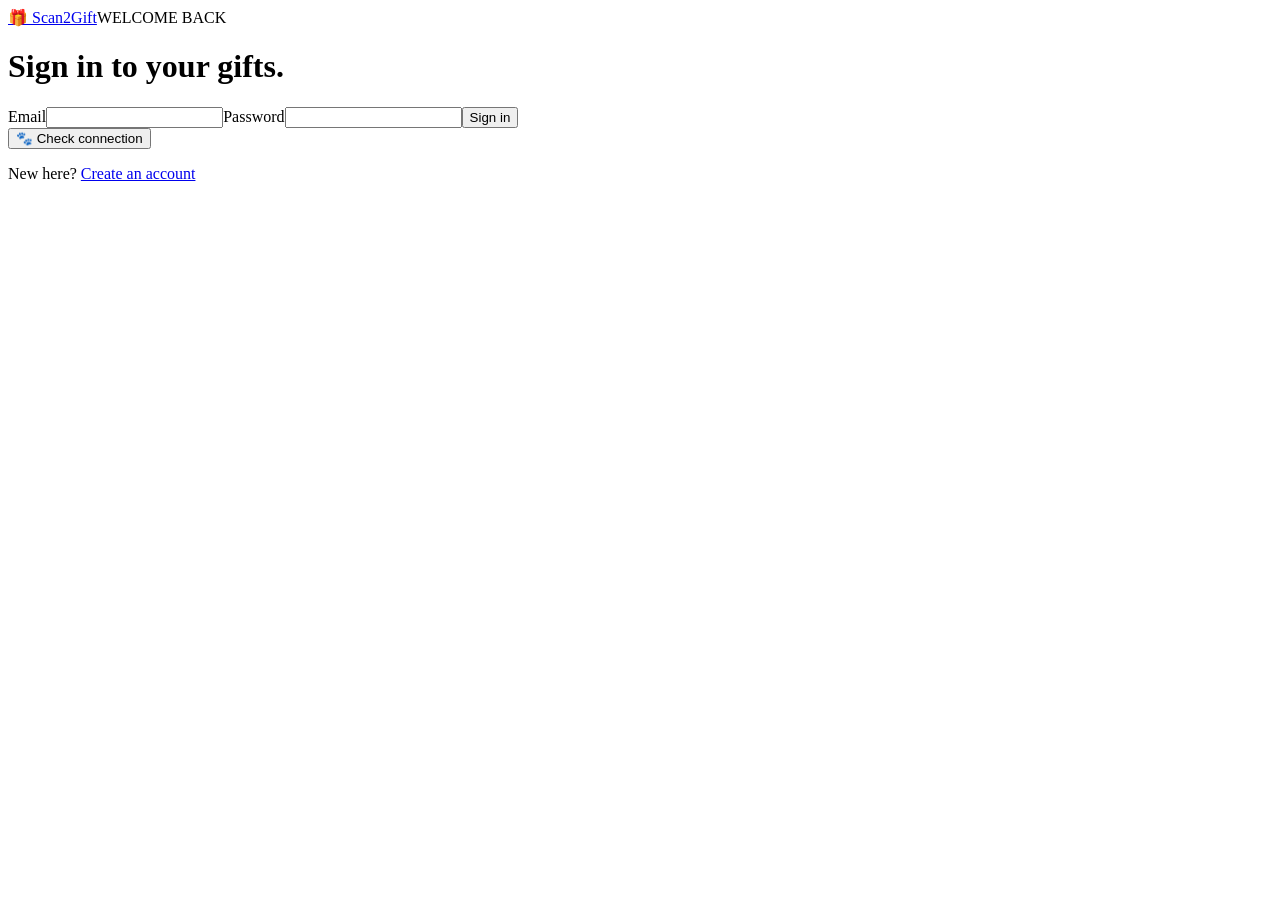
==== login.html @ 93067362 "Add files via upload" ====
<!doctype html><html><head><link rel="preconnect" href="https://fonts.googleapis.com"><link href="https://fonts.googleapis.com/css2?family=Nunito:wght@400;600;700;800;900&family=Patrick+Hand&display=swap" rel="stylesheet"><meta charset="utf-8"><meta name="viewport" content="width=device-width,initial-scale=1"><title>Login — Scan2Gift</title><link rel="stylesheet" href="assets/css/style.css"></head><body><main class="auth-page"><div class="auth-card"><a class="brand" href="index.html">🎁 Scan2Gift</a><span class="eyebrow">WELCOME BACK</span><h1>Sign in to your gifts.</h1><form id="loginForm"><label>Email<input id="email" type="email" required autocomplete="email"></label><label>Password<input id="password" type="password" required autocomplete="current-password"></label><button class="btn btn-primary" type="submit">Sign in</button><div id="msg" class="status"></div><button type="button" class="btn btn-light" id="apiTest">🐾 Check connection</button></form><p>New here? <a href="register.html">Create an account</a></p></div></main><script src="assets/js/config.js"></script><script src="assets/js/app.js"></script><script src="assets/js/auth.js"></script><script>document.getElementById("apiTest")?.addEventListener("click",async()=>{const m=document.getElementById("msg");try{const r=await fetch((window.SCAN2GIFT_CONFIG||{}).API_URL);const t=await r.text();m.className="status";m.textContent=t.slice(0,220)}catch(e){m.className="status error";m.textContent=e.message}})</script></body></html>
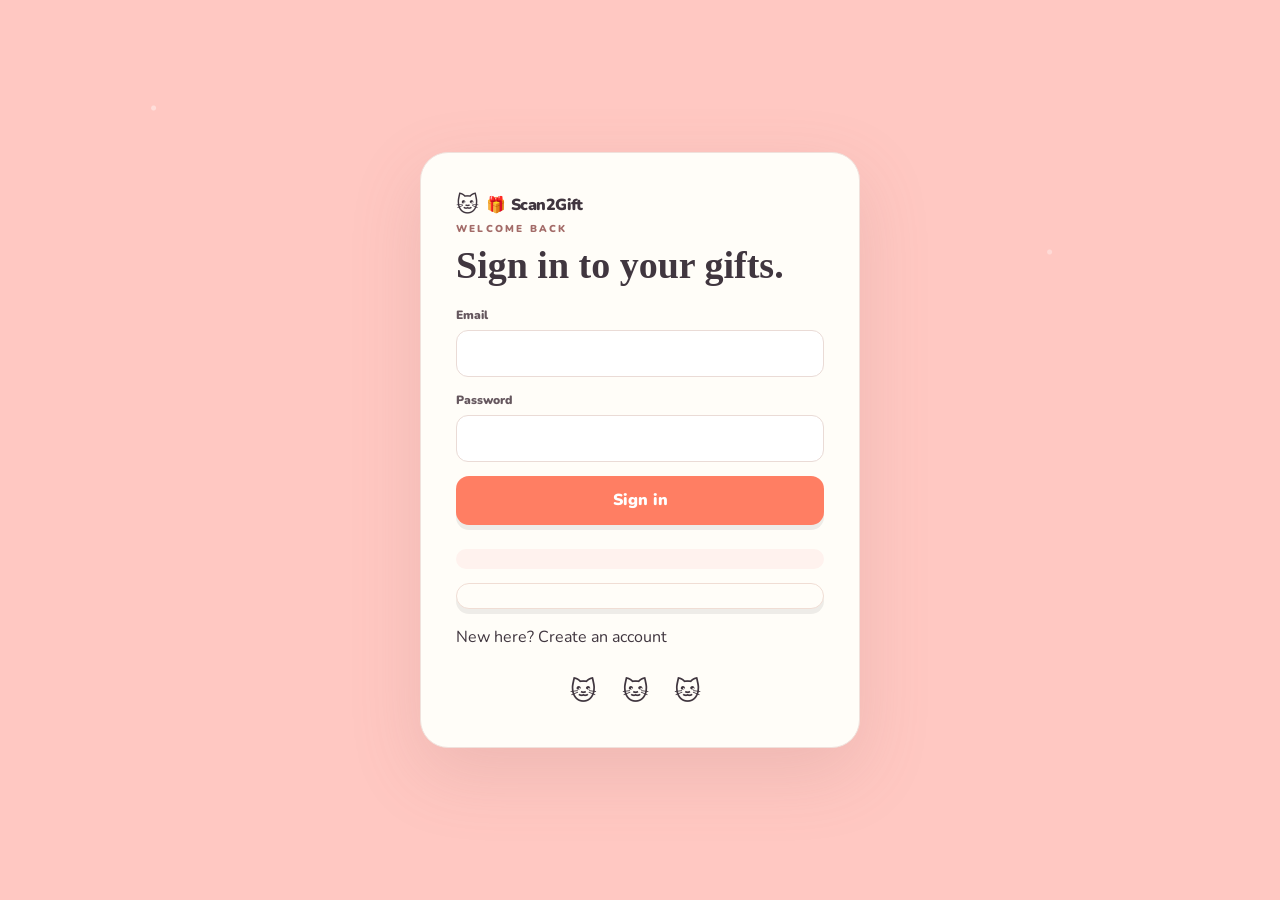
==== commit 9fef0fc4: "Update login.html" ====
--- a/login.html
+++ b/login.html
@@ -1 +1 @@
-<!doctype html><html><head><link rel="preconnect" href="https://fonts.googleapis.com"><link href="https://fonts.googleapis.com/css2?family=Nunito:wght@400;600;700;800;900&family=Patrick+Hand&display=swap" rel="stylesheet"><meta charset="utf-8"><meta name="viewport" content="width=device-width,initial-scale=1"><title>Login — Scan2Gift</title><link rel="stylesheet" href="assets/css/style.css"></head><body><main class="auth-page"><div class="auth-card"><a class="brand" href="index.html">🎁 Scan2Gift</a><span class="eyebrow">WELCOME BACK</span><h1>Sign in to your gifts.</h1><form id="loginForm"><label>Email<input id="email" type="email" required autocomplete="email"></label><label>Password<input id="password" type="password" required autocomplete="current-password"></label><button class="btn btn-primary" type="submit">Sign in</button><div id="msg" class="status"></div><button type="button" class="btn btn-light" id="apiTest">🐾 Check connection</button></form><p>New here? <a href="register.html">Create an account</a></p></div></main><script src="assets/js/config.js"></script><script src="assets/js/app.js"></script><script src="assets/js/auth.js"></script><script>document.getElementById("apiTest")?.addEventListener("click",async()=>{const m=document.getElementById("msg");try{const r=await fetch((window.SCAN2GIFT_CONFIG||{}).API_URL);const t=await r.text();m.className="status";m.textContent=t.slice(0,220)}catch(e){m.className="status error";m.textContent=e.message}})</script></body></html>+<!doctype html><html><head><link rel="preconnect" href="https://fonts.googleapis.com"><link href="https://fonts.googleapis.com/css2?family=Nunito:wght@400;600;700;800;900&family=Patrick+Hand&display=swap" rel="stylesheet"><meta charset="utf-8"><meta name="viewport" content="width=device-width,initial-scale=1"><title>Login — Scan2Gift</title><link rel="stylesheet" href="assets/css/style.css"></head><body><main class="auth-page"><div class="auth-card"><a class="brand" href="index.html">🎁 Scan2Gift</a><span class="eyebrow">WELCOME BACK</span><h1>Sign in to your gifts.</h1><form id="loginForm"><label>Email<input id="email" type="email" required autocomplete="email"></label><label>Password<input id="password" type="password" required autocomplete="current-password"></label><button class="btn btn-primary" type="submit">Sign in</button><div id="msg" class="status"></div><button type="button" class="btn btn-light" id="apiTest"></button></form><p>New here? <a href="register.html">Create an account</a></p></div></main><script src="assets/js/config.js"></script><script src="assets/js/app.js"></script><script src="assets/js/auth.js"></script><script>document.getElementById("apiTest")?.addEventListener("click",async()=>{const m=document.getElementById("msg");try{const r=await fetch((window.SCAN2GIFT_CONFIG||{}).API_URL);const t=await r.text();m.className="status";m.textContent=t.slice(0,220)}catch(e){m.className="status error";m.textContent=e.message}})</script></body></html>
--- a/assets/css/style.css
+++ b/assets/css/style.css
@@ -0,0 +1,2 @@
+*{box-sizing:border-box}html{scroll-behavior:smooth}body{margin:0;font-family:"Nunito",system-ui,sans-serif;color:#40363f;background:#ffc8c2;background-image:radial-gradient(circle at 12% 12%,#fff6 0 2px,transparent 3px),radial-gradient(circle at 82% 28%,#fff5 0 2px,transparent 3px);line-height:1.55}a{color:inherit;text-decoration:none}button,input,textarea,select{font:inherit}.cat-theme{min-height:100vh}.brand{font-weight:900;letter-spacing:-.03em;color:#40363f;display:inline-flex;align-items:center;gap:8px}.brand:before{content:"🐱";font-size:22px}.nav{width:min(1120px,calc(100% - 32px));margin:18px auto 0;background:#fffdf8;border:1px solid #f3e9e1;min-height:62px;padding:12px 22px;border-radius:20px;display:flex;align-items:center;justify-content:space-between;gap:20px;box-shadow:0 10px 30px #9d676622}.nav>div{display:flex;align-items:center;gap:18px;font-size:12px;font-weight:800}.nav a:not(.brand):hover{color:#ed765e}.btn{border:0;border-radius:13px;padding:12px 22px;font-weight:900;cursor:pointer;display:inline-flex;justify-content:center;align-items:center;gap:7px;transition:.2s;box-shadow:0 5px 0 #0001}.btn:hover{transform:translateY(-2px)}.btn-primary{background:#ff7e63;color:white}.btn-light{background:#fffdf8;border:1px solid #f0ddd4;color:#51444b}.btn-sm{padding:8px 13px;font-size:12px}.eyebrow{font-size:10px;font-weight:900;letter-spacing:.22em;color:#a36b68;display:block;margin-bottom:8px}.muted{color:#8d7f84}.hero{width:min(1120px,calc(100% - 32px));margin:28px auto 0;background:#fffdf8;border:1px solid #f3e9e1;min-height:570px;border-radius:2px;position:relative;overflow:hidden;padding:74px 40px 0;text-align:center;box-shadow:0 25px 70px #a565602b}.hero:before,.hero:after{content:"";position:absolute;border-radius:50%;background:#ffe3dc;opacity:.8}.hero:before{width:270px;height:270px;left:-130px;top:90px}.hero:after{width:230px;height:230px;right:-100px;top:30px}.hero h1{font-family:Georgia,serif;font-size:52px;line-height:1.05;letter-spacing:-.05em;margin:12px auto 14px;max-width:700px}.hero p{max-width:610px;margin:0 auto 24px;color:#6f6268;font-size:16px}.hero-actions{display:flex;justify-content:center;gap:10px;position:relative;z-index:2}.hero-cats{position:absolute;bottom:-3px;left:50%;transform:translateX(-50%);width:min(900px,100%);height:auto}.heart-float{position:absolute;color:#f28c9b;font-size:25px;animation:float 4s ease-in-out infinite}.h1{left:24%;top:190px}.h2{right:23%;top:150px;animation-delay:1s}.section{width:min(1120px,calc(100% - 32px));margin:26px auto;padding:55px 28px;background:#fffdf8;border-radius:24px}.section-head{text-align:center;margin-bottom:25px}.section-head h2,.dashboard h1,.builder-head h1{font-family:Georgia,serif;font-size:42px;line-height:1.1;margin:0 0 8px}.cards,.template-grid{display:grid;grid-template-columns:repeat(3,1fr);gap:15px}.cute-card,.template-grid>a{background:#fff;border:1px solid #f1e2dc;border-radius:20px;padding:22px;box-shadow:0 8px 25px #8e656015;transition:.2s}.cute-card:hover,.template-grid>a:hover{transform:translateY(-4px);box-shadow:0 18px 35px #8e656022}.cute-icon{width:55px;height:55px;border-radius:18px;background:#fff0ec;display:grid;place-items:center;font-size:27px;margin-bottom:12px}.cute-card h3{margin:0 0 5px}.cute-card p{margin:0;color:#87797e;font-size:13px}.template-grid .tpl{height:165px;border-radius:15px;display:grid;place-items:center;font-size:62px;margin-bottom:10px}.tpl.birthday{background:#fff0c8}.tpl.romantic{background:#ffe3ed}.tpl.elegant{background:#f4eee3}.tpl.celebration{background:#e2f6ff}.tpl.minimal{background:#f5f2ef}.tpl.love{background:#ffe6e0}.template-grid b,.template-grid span{display:block}.template-grid span{color:#887b80;font-size:12px}.footer{width:min(1120px,calc(100% - 32px));margin:0 auto 22px;background:#fffdf8;padding:22px;border-radius:18px;text-align:center;color:#8a7b80;font-size:12px}.auth-page{min-height:100vh;display:grid;place-items:center;padding:25px}.auth-card{width:min(440px,100%);background:#fffdf8;border:1px solid #f0e1dc;border-radius:28px;padding:35px;box-shadow:0 25px 70px #9d67662c;position:relative;overflow:hidden}.auth-card:after{content:"🐱  🐱  🐱";display:block;text-align:center;font-size:26px;margin-top:22px;letter-spacing:9px}.auth-card h1{font-family:Georgia,serif;font-size:38px;line-height:1.05;margin:8px 0 20px}.auth-card form{display:grid;gap:14px}.auth-card label,.form-grid label{font-size:12px;font-weight:900;color:#65575e;display:grid;gap:6px}.auth-card input,.form-grid input,.form-grid textarea,.form-grid select,.pin-card input{width:100%;border:1px solid #eadbd6;background:#fff;padding:13px 14px;border-radius:12px;outline:none}.auth-card input:focus,.form-grid input:focus,.form-grid textarea:focus,.form-grid select:focus{border-color:#ff9a85;box-shadow:0 0 0 4px #ff9a851c}.status{margin-top:10px;padding:10px 13px;border-radius:12px;font-size:12px;color:#806d74;background:#fff2ee}.status.error{background:#ffe4e2;color:#b13e3e}.dashboard,.builder-wrap{width:min(1100px,calc(100% - 32px));margin:28px auto}.dash-head,.builder-head{background:#fffdf8;padding:30px;border-radius:22px;border:1px solid #f1e1dc;display:flex;justify-content:space-between;align-items:center;gap:20px}.dash-links{display:flex;align-items:center;gap:10px;flex-wrap:wrap}.stats{display:grid;grid-template-columns:repeat(4,1fr);gap:14px;margin:15px 0}.stats>div{background:#fffdf8;border:1px solid #f0e2dc;border-radius:18px;padding:20px}.stats b{font-size:30px;display:block}.stats span{font-size:12px;color:#88797f}.panel{background:#fffdf8;border:1px solid #f0e2dc;border-radius:22px;padding:25px;margin-top:15px}.panel h2{margin-top:0;font-family:Georgia,serif}.gift-row{display:grid;grid-template-columns:45px 1fr auto auto;align-items:center;gap:12px;padding:14px 0;border-bottom:1px solid #f2e7e3}.gift-row span{display:block;font-size:12px;color:#887b80}.row-icon{width:42px;height:42px;background:#fff0eb;border-radius:14px;display:grid;place-items:center}.builder{margin-top:15px;display:grid;gap:15px}.choice-grid{display:grid;grid-template-columns:repeat(3,1fr);gap:10px}.choice-grid label{cursor:pointer}.choice-grid input{position:absolute;opacity:0}.choice-grid span{background:#fff;border:1px solid #f0e1dc;border-radius:16px;padding:18px;display:flex;flex-direction:column;gap:5px;font-size:25px}.choice-grid input:checked+span{border-color:#ff8b73;background:#fff1ed;box-shadow:0 0 0 3px #ff8b731c}.choice-grid b{font-size:12px}.form-grid{display:grid;grid-template-columns:1fr 1fr;gap:14px}.form-grid .full{grid-column:1/-1}.form-actions{display:flex;gap:10px;justify-content:flex-end;align-items:center}.preview-panel{position:sticky;bottom:10px}.live-preview{max-width:560px;margin:auto;background:#fff;border-radius:24px;padding:28px;text-align:center;border:1px solid #f1dfda}.preview-photo{width:120px;height:120px;border-radius:35px;margin:0 auto 15px;background:#ffe5df;display:grid;place-items:center;font-size:55px}.live-preview h2,.live-preview h3{font-family:Georgia,serif}.success,.gift-body{min-height:100vh;display:grid;place-items:center;padding:20px}.success-card,.gift-page,.pin-card{width:min(720px,100%);background:#fffdf8;border-radius:28px;padding:40px;text-align:center;border:1px solid #f0dfda;box-shadow:0 30px 90px #8f5e5826}.qr{max-width:260px;margin:20px auto;display:block}.gift-body{background:#ffc8c2}.gift-page{position:relative;overflow:hidden}.gift-page h1,.gift-page h2{font-family:Georgia,serif}.gift-photo{width:min(430px,100%);height:290px;margin:20px auto;border-radius:25px;background:#ffe7e0;overflow:hidden;display:grid;place-items:center;font-size:90px}.gift-photo img{width:100%;height:100%;object-fit:cover}.message{font-family:"Patrick Hand",cursive;font-size:28px;line-height:1.25;margin:25px auto;max-width:600px}.from{font-weight:900}.video-link{display:inline-flex;margin:15px auto;padding:12px 18px;background:#ff7e63;color:white;border-radius:12px;font-weight:900}.gift-footer{margin-top:35px;font-size:11px;color:#a09095}.pin-card .lock{font-size:50px}.pin-card input{max-width:280px;margin:10px auto}.print-page{background:#ffc8c2;min-height:100vh;padding:30px}.print-card{width:760px;max-width:100%;margin:auto;background:#fffdf8;min-height:520px;padding:55px;text-align:center;border-radius:24px;box-shadow:0 20px 70px #8d5c5528}.print-card h1{font-family:Georgia,serif;font-size:48px}.print-card img{width:250px;display:block;margin:25px auto}.print-actions{display:flex;justify-content:center;gap:10px;margin:20px}.scan-line{display:flex;justify-content:space-between;padding:13px 0;border-bottom:1px solid #f0e5e1;font-size:12px}.table-wrap{overflow:auto}@keyframes float{50%{transform:translateY(-10px) rotate(5deg)}}@media(max-width:750px){.hero{padding:55px 20px 0;min-height:500px}.hero h1{font-size:38px}.nav{padding:11px 15px}.nav>div a:not(.btn){display:none}.cards,.template-grid,.choice-grid,.stats{grid-template-columns:1fr 1fr}.form-grid{grid-template-columns:1fr}.form-grid .full{grid-column:auto}.dash-head,.builder-head{align-items:flex-start;flex-direction:column}.gift-row{grid-template-columns:42px 1fr auto}.gift-row .btn-light{display:none}.section-head h2,.dashboard h1,.builder-head h1{font-size:34px}}@media(max-width:480px){.cards,.template-grid,.choice-grid,.stats{grid-template-columns:1fr}.hero h1{font-size:32px}.hero-cats{width:115%}.auth-card,.panel,.dash-head{padding:22px}.gift-page,.success-card,.pin-card{padding:25px 18px}.message{font-size:24px}}
+@media print{.print-page{background:#fff;padding:0}.print-card{box-shadow:none;border:0;width:100%;min-height:auto}.print-actions{display:none}}
